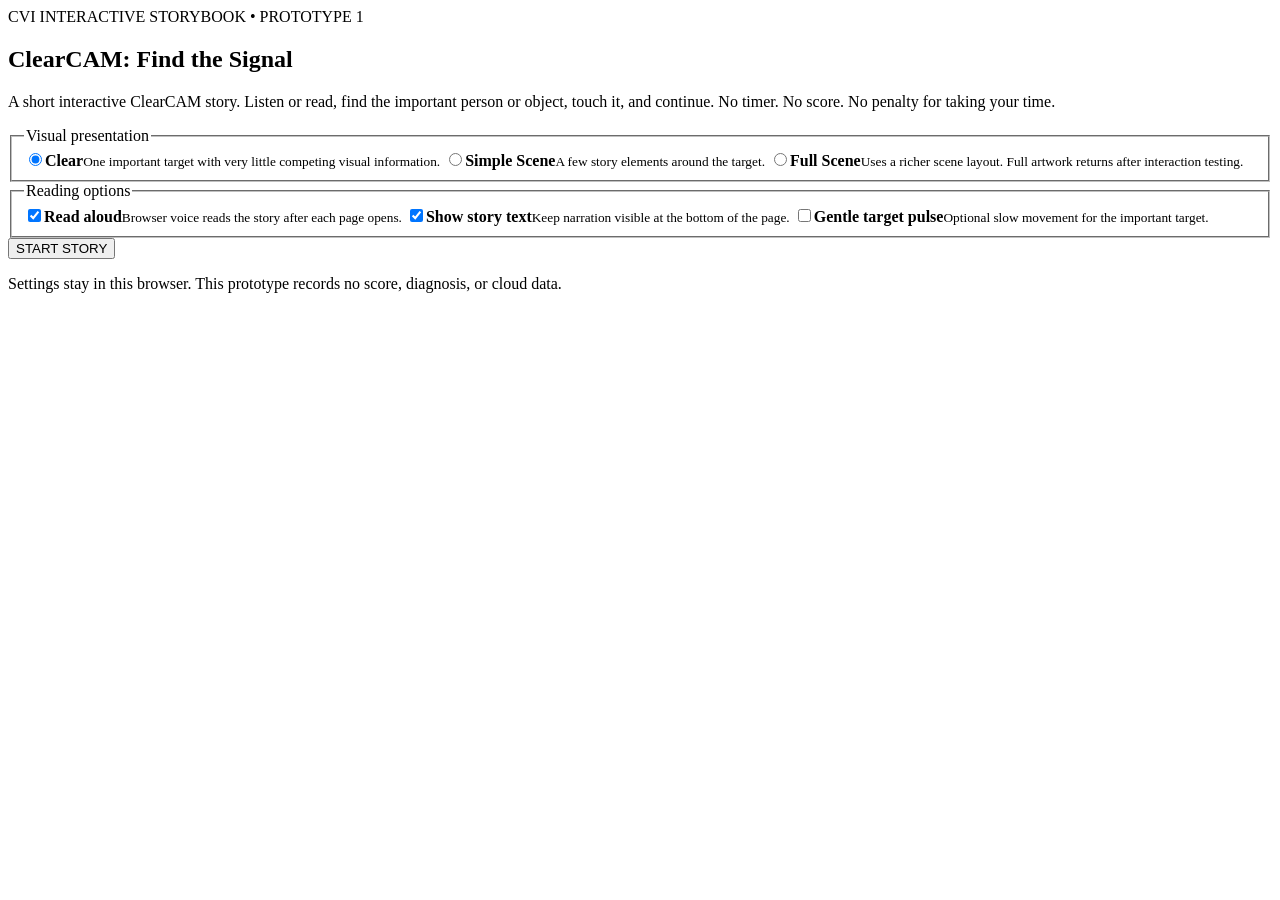
==== cvi-storybook-prototype/index.html @ 3b7241b4 "Add CVI interactive storybook prototype shell" ====
<!doctype html>
<html lang="en">
<head>
  <meta charset="utf-8" />
  <meta name="viewport" content="width=device-width,initial-scale=1,viewport-fit=cover" />
  <meta name="theme-color" content="#050507" />
  <title>ClearCAM CVI Story Prototype</title>
  <link rel="stylesheet" href="styles.css" />
</head>
<body>
  <main id="app">
    <section id="setup" class="screen setup-screen" aria-labelledby="setup-title">
      <div class="setup-card">
        <div class="eyebrow">CVI INTERACTIVE STORYBOOK • PROTOTYPE 1</div>
        <h1 id="setup-title">ClearCAM: Find the Signal</h1>
        <p class="lede">A short interactive ClearCAM story. Listen or read, find the important person or object, touch it, and continue. No timer. No score. No penalty for taking your time.</p>

        <div class="setup-grid">
          <fieldset>
            <legend>Visual presentation</legend>
            <label class="choice"><input type="radio" name="presentation" value="clear" checked><span><strong>Clear</strong><small>One important target with very little competing visual information.</small></span></label>
            <label class="choice"><input type="radio" name="presentation" value="simple"><span><strong>Simple Scene</strong><small>A few story elements around the target.</small></span></label>
            <label class="choice"><input type="radio" name="presentation" value="full"><span><strong>Full Scene</strong><small>Uses a richer scene layout. Full artwork returns after interaction testing.</small></span></label>
          </fieldset>

          <fieldset>
            <legend>Reading options</legend>
            <label class="toggle"><input id="narration" type="checkbox" checked><span><strong>Read aloud</strong><small>Browser voice reads the story after each page opens.</small></span></label>
            <label class="toggle"><input id="showText" type="checkbox" checked><span><strong>Show story text</strong><small>Keep narration visible at the bottom of the page.</small></span></label>
            <label class="toggle"><input id="gentlePulse" type="checkbox"><span><strong>Gentle target pulse</strong><small>Optional slow movement for the important target.</small></span></label>
          </fieldset>
        </div>

        <div class="setup-actions">
          <button id="startBtn" type="button" class="primary">START STORY</button>
          <p class="privacy">Settings stay in this browser. This prototype records no score, diagnosis, or cloud data.</p>
        </div>
      </div>
    </section>

    <section id="reader" class="screen reader-screen" hidden aria-live="polite">
      <header class="reader-topbar">
        <div class="book-mark">CLEARCAM</div>
        <div id="pageIndicator" class="page-indicator" aria-label="Story progress">1 of 3</div>
        <button id="exitBtn" type="button" class="quiet-control" aria-label="Return to caregiver setup">SETUP</button>
      </header>

      <div id="stage" class="stage" data-mode="clear" data-assist="0">
        <div id="scene" class="scene"></div>
        <button id="target" type="button" class="target-hotspot" aria-label="Story target"></button>
        <div id="focusRing" class="focus-ring" aria-hidden="true"></div>
      </div>

      <div class="reader-bottom">
        <button id="assistBtn" type="button" class="assist-button" aria-label="Use ClearCAM to make the target easier to find">
          <span class="assist-eye" aria-hidden="true">◉</span>
          <span>CLEARCAM</span>
        </button>

        <div id="storyPanel" class="story-panel">
          <p id="storyText"></p>
          <p id="successText" class="success-text" hidden></p>
        </div>

        <button id="nextBtn" type="button" class="next-button" hidden>NEXT</button>
      </div>
    </section>

    <section id="finish" class="screen finish-screen" hidden>
      <div class="finish-card">
        <div class="finish-sigil" aria-hidden="true">◉</div>
        <h1>Signal found.</h1>
        <p>You helped Maya notice the noise, find CLEARCAM, and use it to look more closely.</p>
        <p class="finish-note">Prototype 1 deliberately ends here. The next build expands this same engine instead of changing the interaction rules under the reader.</p>
        <div class="finish-actions">
          <button id="replayBtn" type="button" class="primary">READ AGAIN</button>
          <button id="finishSetupBtn" type="button" class="secondary">CAREGIVER SETUP</button>
        </div>
      </div>
    </section>
  </main>
  <script src="app.js"></script>
</body>
</html>
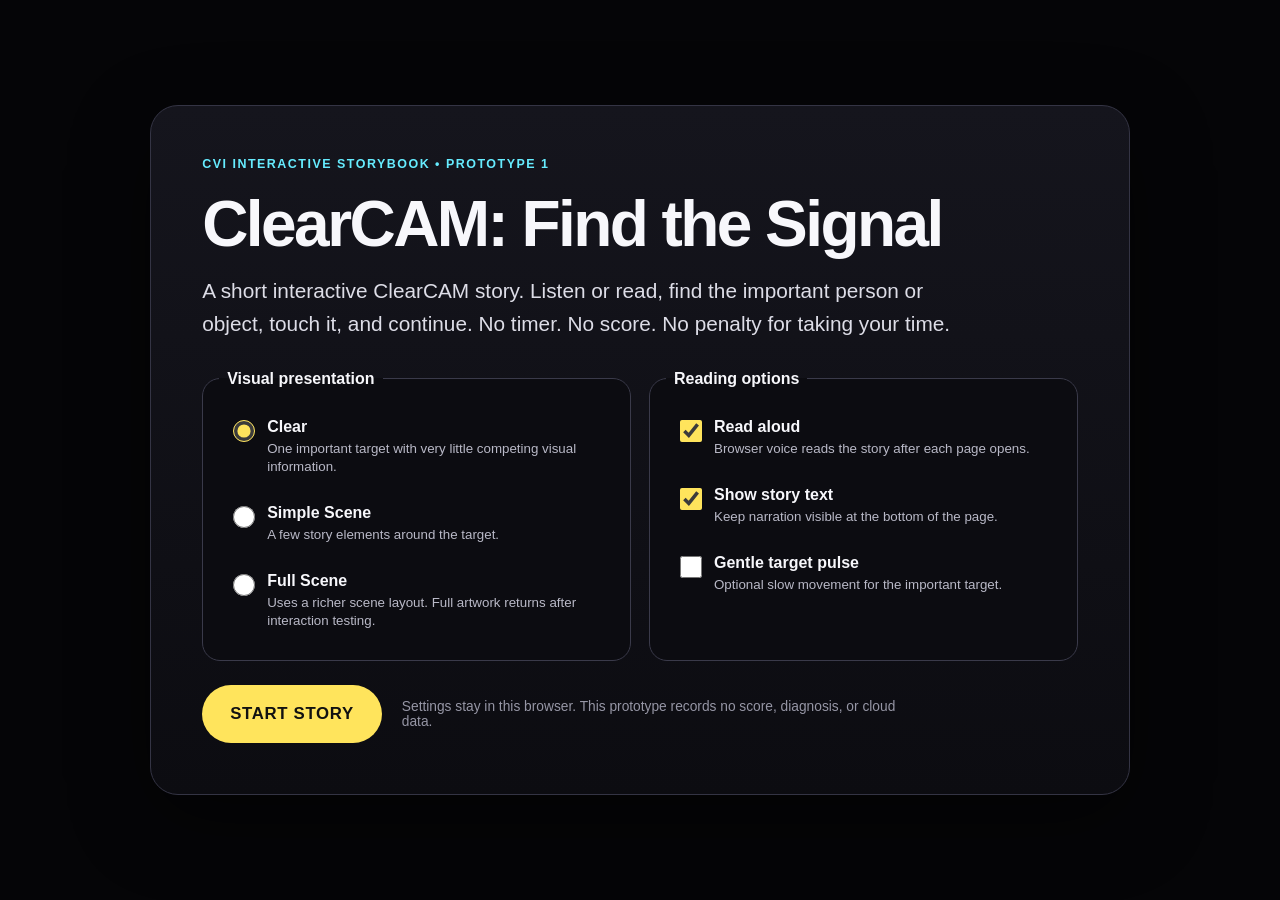
==== commit d10e9668: "Remove separate next button from CVI reader" ====
--- a/cvi-storybook-prototype/index.html
+++ b/cvi-storybook-prototype/index.html
@@ -61,8 +61,6 @@
           <p id="storyText"></p>
           <p id="successText" class="success-text" hidden></p>
         </div>
-
-        <button id="nextBtn" type="button" class="next-button" hidden>NEXT</button>
       </div>
     </section>
 
--- a/cvi-storybook-prototype/styles.css
+++ b/cvi-storybook-prototype/styles.css
@@ -0,0 +1,109 @@
+:root{
+  --bg:#050507;
+  --panel:#121219;
+  --panel2:#1a1a24;
+  --text:#f7f7fb;
+  --muted:#b9b9c7;
+  --accent:#ffe45c;
+  --purple:#a478ff;
+  --cyan:#66ecff;
+  --good:#80ffba;
+  --danger:#ff7b95;
+  --radius:22px;
+}
+*{box-sizing:border-box}
+html,body{margin:0;min-height:100%;background:var(--bg);color:var(--text);font-family:Arial,Helvetica,sans-serif}
+button,input{font:inherit}
+button{touch-action:manipulation}
+[hidden]{display:none!important}
+.screen{min-height:100dvh}
+.setup-screen,.finish-screen{display:grid;place-items:center;padding:24px}
+.setup-card,.finish-card{width:min(980px,100%);background:linear-gradient(180deg,#15151d,#0c0c11);border:1px solid #343444;border-radius:28px;padding:clamp(24px,4vw,52px);box-shadow:0 24px 80px rgba(0,0,0,.45)}
+.eyebrow{font-weight:800;letter-spacing:.12em;color:var(--cyan);font-size:.78rem}
+h1{font-size:clamp(2rem,5vw,4.7rem);line-height:.95;margin:.35em 0 .25em;letter-spacing:-.04em}
+.lede{font-size:clamp(1rem,2vw,1.3rem);line-height:1.55;color:#ddddE7;max-width:780px}
+.setup-grid{display:grid;grid-template-columns:1fr 1fr;gap:18px;margin-top:30px}
+fieldset{border:1px solid #3a3a4a;border-radius:18px;padding:16px;margin:0;background:#0c0c11}
+legend{font-weight:800;padding:0 8px}
+.choice,.toggle{display:flex;gap:12px;padding:14px;border-radius:14px;cursor:pointer;align-items:flex-start}
+.choice:hover,.toggle:hover{background:#171720}
+.choice input,.toggle input{width:22px;height:22px;margin:2px 0 0;accent-color:var(--accent);flex:0 0 auto}
+.choice span,.toggle span{display:grid;gap:4px}
+.choice small,.toggle small{color:var(--muted);line-height:1.35}
+.setup-actions{display:flex;align-items:center;gap:20px;flex-wrap:wrap;margin-top:24px}
+.primary,.secondary,.next-button,.assist-button,.quiet-control{border:0;border-radius:999px;font-weight:900;letter-spacing:.04em;cursor:pointer}
+.primary{background:var(--accent);color:#111;padding:16px 28px;font-size:1.05rem;min-height:58px}
+.secondary{background:#292938;color:#fff;padding:16px 24px}
+.privacy{color:#9696a5;font-size:.86rem;max-width:500px}
+.reader-screen{display:grid;grid-template-rows:auto minmax(0,1fr) auto;background:#000;overflow:hidden}
+.reader-topbar{height:58px;display:grid;grid-template-columns:1fr auto 1fr;align-items:center;padding:8px 14px;background:#07070a;border-bottom:1px solid #202029;z-index:10}
+.book-mark{font-size:.86rem;font-weight:900;letter-spacing:.16em;color:var(--cyan)}
+.page-indicator{font-weight:800;color:#d4d4de}
+.quiet-control{justify-self:end;background:#1a1a22;color:#bcbcca;padding:9px 14px;font-size:.78rem}
+.stage{position:relative;min-height:0;overflow:hidden;background:#000;isolation:isolate}
+.scene{position:absolute;inset:0;display:grid;place-items:center;overflow:hidden}
+.scene img.full-art{position:absolute;inset:0;width:100%;height:100%;object-fit:contain;object-position:center;background:#000}
+.scene .clear-object,.scene .simple-layout{width:100%;height:100%;display:grid;place-items:center;position:relative}
+.target-card{display:grid;place-items:center;text-align:center;min-width:min(62vw,420px);min-height:min(55vh,420px);max-width:80vw;padding:34px;border-radius:34px;border:4px solid var(--accent);background:#09090c;box-shadow:0 0 0 10px rgba(255,228,92,.09),0 0 54px rgba(255,228,92,.2)}
+.target-card .symbol{font-size:clamp(5rem,18vw,11rem);line-height:1}
+.target-card .label{font-size:clamp(1.6rem,6vw,3.8rem);font-weight:1000;letter-spacing:.04em;margin-top:12px}
+.maya-symbol{width:min(42vw,330px);aspect-ratio:1;border-radius:50%;display:grid;place-items:center;border:6px solid var(--accent);background:radial-gradient(circle at 50% 35%,#6b4b37 0 18%,#191219 19% 30%,#5d3db4 31% 70%,#1b1327 71%);box-shadow:0 0 0 12px rgba(255,228,92,.08)}
+.maya-symbol::after{content:"MAYA";font-size:clamp(1.5rem,6vw,3.4rem);font-weight:1000;background:#000;color:#fff;padding:.18em .55em;border-radius:999px}
+.app-symbol{width:min(50vw,350px);aspect-ratio:1;border-radius:28%;border:6px solid var(--cyan);display:grid;place-items:center;background:radial-gradient(circle at 50% 42%,#26324a,#0a0b11 68%);box-shadow:0 0 46px rgba(102,236,255,.2)}
+.app-symbol .eye{font-size:clamp(5rem,18vw,10rem);color:var(--cyan)}
+.app-symbol strong{position:absolute;margin-top:55%;font-size:clamp(1.2rem,4vw,2rem);letter-spacing:.1em}
+.cereal-symbol{width:min(42vw,300px);height:min(58vh,430px);border:6px solid var(--accent);border-radius:18px;background:linear-gradient(150deg,#5a185f,#17106c 55%,#281039);display:grid;place-items:center;text-align:center;padding:24px;transform:rotate(1.5deg);box-shadow:0 0 50px rgba(255,228,92,.16)}
+.cereal-symbol .rocket{font-size:clamp(4rem,13vw,8rem)}
+.cereal-symbol strong{font-size:clamp(1.5rem,5vw,2.8rem);line-height:.9}
+.simple-layout{background:radial-gradient(circle at center,#171421,#050507 65%)}
+.distractor{position:absolute;border:2px solid #4b4361;border-radius:20px;background:#17131e;color:#888;padding:14px;font-weight:800;opacity:.72;transition:opacity .25s,filter .25s}
+.d1{left:5%;top:9%;transform:rotate(-5deg)}
+.d2{right:6%;top:15%;transform:rotate(4deg)}
+.d3{left:10%;bottom:12%;transform:rotate(5deg)}
+.d4{right:8%;bottom:10%;transform:rotate(-3deg)}
+.simple-target-wrap{position:relative;z-index:2;display:grid;place-items:center}
+.target-hotspot{position:absolute;z-index:5;border:0;background:transparent;border-radius:28px;cursor:pointer;outline:none}
+.target-hotspot:focus-visible{outline:7px solid var(--cyan);outline-offset:4px}
+.focus-ring{position:absolute;z-index:4;pointer-events:none;border:7px solid var(--accent);border-radius:32px;opacity:0;box-shadow:0 0 0 8px rgba(255,228,92,.12),0 0 45px rgba(255,228,92,.65);transition:opacity .25s,left .25s,top .25s,width .25s,height .25s}
+.stage[data-assist="1"] .distractor{opacity:.22;filter:grayscale(1)}
+.stage[data-assist="1"] .scene img.full-art{filter:brightness(.5) saturate(.55)}
+.stage[data-assist="2"] .focus-ring{opacity:1}
+.stage[data-assist="2"] .distractor{opacity:.12}
+.stage[data-assist="2"] .scene img.full-art{filter:brightness(.35) saturate(.4)}
+.stage[data-assist="3"] .scene>*{opacity:.12!important;filter:grayscale(1) brightness(.4)!important}
+.stage[data-assist="3"] .scene .target-visual{opacity:1!important;filter:none!important;z-index:3}
+.stage[data-assist="3"] .focus-ring{opacity:1;border-width:10px;background:rgba(0,0,0,.22)}
+.stage.pulse .target-visual{animation:gentlePulse 2.7s ease-in-out infinite}
+@keyframes gentlePulse{0%,100%{transform:scale(1)}50%{transform:scale(1.045)}}
+.reader-bottom{display:grid;grid-template-columns:auto minmax(0,1fr) auto;align-items:center;gap:14px;padding:12px max(14px,env(safe-area-inset-right)) max(12px,env(safe-area-inset-bottom)) max(14px,env(safe-area-inset-left));background:#08080c;border-top:1px solid #272731;min-height:106px;z-index:10}
+.assist-button{background:#151522;color:var(--cyan);padding:12px 16px;min-height:54px;display:flex;align-items:center;gap:8px;border:1px solid #33334a}
+.assist-eye{font-size:1.5rem}
+.story-panel{min-width:0;padding:4px 6px}
+.story-panel p{margin:0;font-size:clamp(1rem,2.2vw,1.3rem);line-height:1.38}
+.success-text{color:var(--good);font-weight:750;margin-top:6px!important}
+.next-button{background:var(--accent);color:#111;padding:14px 22px;min-height:54px}
+.finish-card{text-align:center;max-width:700px}
+.finish-sigil{font-size:6rem;color:var(--cyan)}
+.finish-card p{font-size:1.15rem;line-height:1.55;color:#ddd}
+.finish-note{color:#a7a7b5!important}
+.finish-actions{display:flex;justify-content:center;gap:12px;flex-wrap:wrap;margin-top:24px}
+
+/* Full-scene hotspot regions. Percentages are deliberately generous. */
+.stage.full.scene-0 .target-hotspot{left:23%;top:25%;width:55%;height:69%}
+.stage.full.scene-0 .focus-ring{left:26%;top:28%;width:49%;height:61%}
+.stage.full.scene-2 .target-hotspot{left:62%;top:17%;width:37%;height:57%}
+.stage.full.scene-2 .focus-ring{left:66%;top:21%;width:31%;height:49%}
+
+@media (max-width:720px){
+  .setup-grid{grid-template-columns:1fr}
+  .reader-topbar{height:52px}
+  .reader-bottom{grid-template-columns:auto 1fr;grid-template-areas:"assist next" "story story";min-height:128px}
+  .assist-button{grid-area:assist}
+  .story-panel{grid-area:story}
+  .next-button{grid-area:next;justify-self:end}
+  .target-card{min-width:72vw;min-height:42vh}
+}
+
+@media (prefers-reduced-motion:reduce){
+  *,*::before,*::after{animation-duration:.001ms!important;animation-iteration-count:1!important;transition-duration:.001ms!important}
+}
